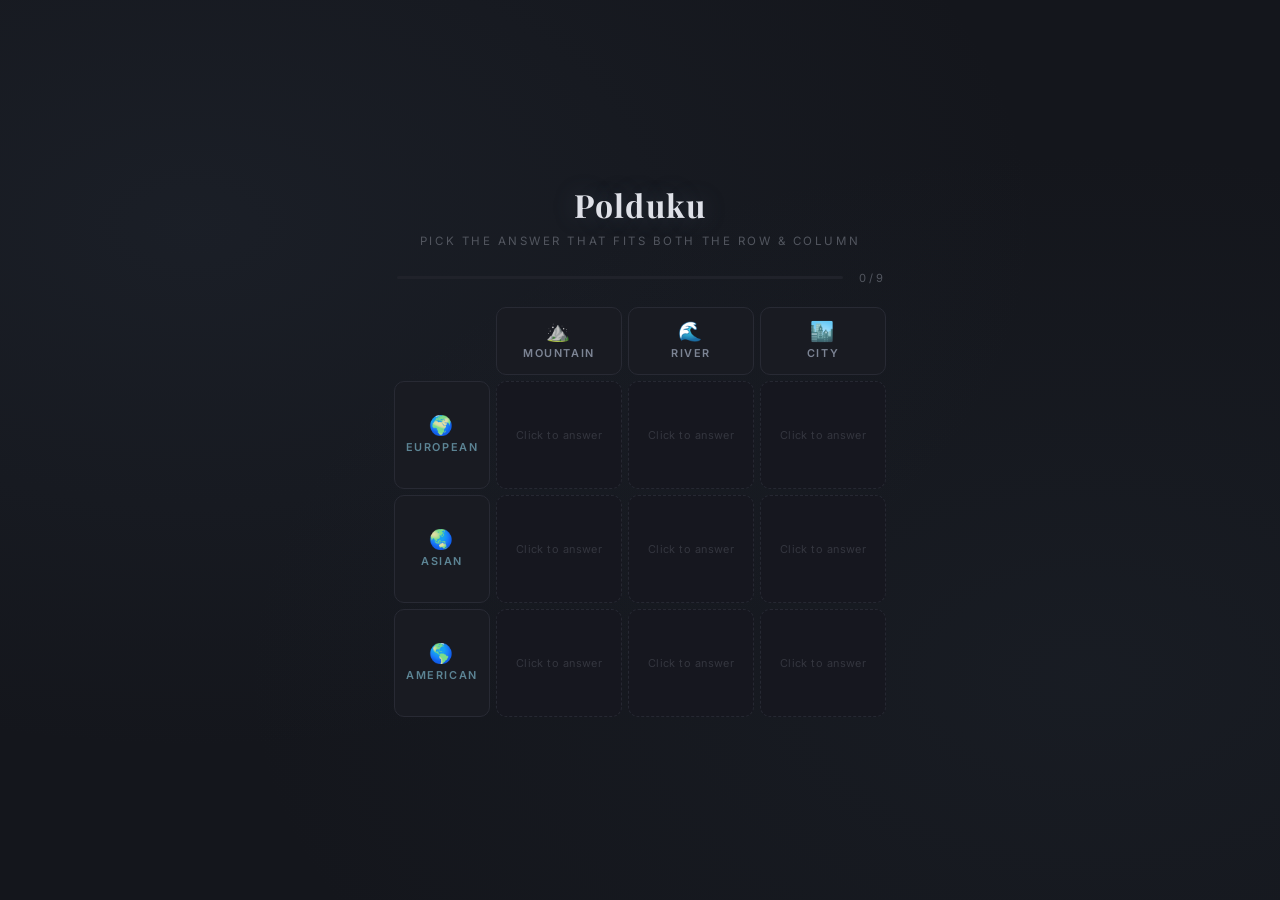
==== index.html @ a08d1308 "Added index.html" ====
<!DOCTYPE html>
<html lang="en">
<head>
  <meta charset="UTF-8" />
  <meta name="viewport" content="width=device-width, initial-scale=1.0" />
  <title>Category Grid</title>
  <link href="https://fonts.googleapis.com/css2?family=Inter:wght@300;400;500;600&family=Playfair+Display:wght@600&display=swap" rel="stylesheet" />
  <style>
    *, *::before, *::after { box-sizing: border-box; margin: 0; padding: 0; }

    body {
      min-height: 100vh;
      display: flex;
      flex-direction: column;
      align-items: center;
      justify-content: center;
      background: #14161c;
      background-image:
        radial-gradient(ellipse at 15% 25%, rgba(60, 75, 95, 0.16) 0%, transparent 55%),
        radial-gradient(ellipse at 85% 75%, rgba(50, 65, 80, 0.14) 0%, transparent 55%);
      font-family: 'Inter', sans-serif;
      color: #b8bcc6;
      gap: 1.4rem;
    }

    header { text-align: center; }

    h1 {
      font-family: 'Playfair Display', serif;
      font-size: 2rem;
      color: #dfe1e8;
      letter-spacing: 0.04em;
      text-shadow: 0 0 24px rgba(100, 116, 139, 0.28);
    }

    .subtitle {
      font-size: 0.72rem;
      letter-spacing: 0.22em;
      text-transform: uppercase;
      color: #52565f;
      margin-top: 0.5rem;
    }

    /* ── Progress ── */
    .progress-row {
      display: flex;
      align-items: center;
      gap: 10px;
      width: 486px;
      max-width: 94vw;
    }

    .track {
      flex: 1;
      height: 3px;
      background: #20222a;
      border-radius: 3px;
      overflow: hidden;
    }

    .fill {
      height: 100%;
      width: 0%;
      background: linear-gradient(90deg, #465063, #62728a);
      border-radius: 3px;
      transition: width 0.45s ease;
    }

    .prog-label {
      font-size: 0.7rem;
      color: #52565f;
      min-width: 30px;
      text-align: right;
    }

    /* ── Grid ── */
    .grid {
      display: grid;
      grid-template-columns: 96px repeat(3, 126px);
      grid-template-rows: 68px repeat(3, 108px);
      gap: 6px;
    }

    .corner { /* empty */ }

    .col-label,
    .row-label {
      display: flex;
      flex-direction: column;
      align-items: center;
      justify-content: center;
      gap: 5px;
      background: #191b22;
      border: 1px solid #282a34;
      border-radius: 10px;
      padding: 8px 6px;
      font-size: 0.68rem;
      font-weight: 600;
      letter-spacing: 0.14em;
      text-transform: uppercase;
      text-align: center;
    }

    .col-label { color: #7c8494; }
    .row-label { color: #5c8494; }

    .lbl-icon { font-size: 1.2rem; line-height: 1; }

    /* ── Cells ── */
    .cell {
      background: #16171f;
      border: 1.5px dashed #262832;
      border-radius: 10px;
      display: flex;
      align-items: center;
      justify-content: center;
      cursor: pointer;
      transition: background 0.14s, border-color 0.14s, box-shadow 0.14s;
      text-align: center;
      padding: 10px;
      font-size: 0.82rem;
      position: relative;
    }

    .cell:not(.filled):hover {
      background: #1c1e28;
      border-color: #444c5c;
      border-style: solid;
      box-shadow: 0 0 16px rgba(60, 75, 95, 0.1);
    }

    .cell-hint {
      font-size: 0.68rem;
      color: #34363f;
      letter-spacing: 0.04em;
      pointer-events: none;
    }

    .cell.filled {
      background: #14201c;
      border: 1.5px solid #3a5c50;
      cursor: default;
    }

    .cell.filled:hover { box-shadow: none; }

    .cell-answer {
      display: flex;
      flex-direction: column;
      align-items: center;
      gap: 6px;
      pointer-events: none;
    }

    .check-ring {
      width: 20px;
      height: 20px;
      border-radius: 50%;
      background: #204438;
      border: 1px solid #4a8c72;
      display: flex;
      align-items: center;
      justify-content: center;
      font-size: 0.6rem;
      color: #7cc4a8;
    }

    .cell-answer span {
      color: #6cb494;
      font-weight: 600;
      font-size: 0.85rem;
    }

    /* ── Modal ── */
    .backdrop {
      position: fixed;
      inset: 0;
      background: rgba(6, 6, 10, 0.82);
      backdrop-filter: blur(5px);
      display: flex;
      align-items: center;
      justify-content: center;
      z-index: 100;
      opacity: 0;
      pointer-events: none;
      transition: opacity 0.18s;
    }

    .backdrop.open {
      opacity: 1;
      pointer-events: all;
    }

    .modal {
      background: #191b24;
      border: 1px solid #2c2e3a;
      border-radius: 16px;
      padding: 22px 24px 26px;
      width: 310px;
      max-width: 92vw;
      box-shadow: 0 28px 72px rgba(0,0,0,0.7), 0 0 44px rgba(50,58,72,0.1);
      transform: scale(0.95) translateY(6px);
      transition: transform 0.18s;
    }

    .backdrop.open .modal {
      transform: scale(1) translateY(0);
    }

    .modal-head {
      display: flex;
      justify-content: space-between;
      align-items: flex-start;
      margin-bottom: 16px;
    }

    .modal-eyebrow {
      font-size: 0.65rem;
      text-transform: uppercase;
      letter-spacing: 0.2em;
      color: #484a58;
      margin-bottom: 6px;
    }

    .modal-tags { display: flex; align-items: center; gap: 6px; flex-wrap: wrap; }

    .tag {
      font-size: 0.66rem;
      font-weight: 600;
      letter-spacing: 0.1em;
      text-transform: uppercase;
      padding: 3px 9px;
      border-radius: 20px;
    }

    .tag.r { background: rgba(50,70,90,0.24); color: #5c8494; border: 1px solid rgba(50,70,90,0.4); }
    .tag.c { background: rgba(60,66,80,0.24); color: #8890a2; border: 1px solid rgba(60,66,80,0.4); }
    .plus { color: #383a46; font-size: 0.75rem; }

    .x-btn {
      background: none;
      border: none;
      color: #40424e;
      font-size: 1rem;
      cursor: pointer;
      line-height: 1;
      padding: 2px 4px;
      border-radius: 4px;
      transition: color 0.14s;
    }
    .x-btn:hover { color: #868c9c; }

    .opts { display: flex; flex-direction: column; gap: 7px; }

    .opts-text-box {
      font-size: 0.88rem;
      font-weight: 600;
      letter-spacing: 0.1em;
      text-transform: uppercase;
      padding: 10px 14px;
      margin-bottom: 16px;
      border-radius: 9px;
      background: rgba(60,66,80,0.24);
      color: #8890a2;
      border: 1px solid rgba(60,66,80,0.4);
    }

    .opt {
      background: #20222c;
      border: 1px solid #2e303c;
      color: #a4a8b6;
      font-family: 'Inter', sans-serif;
      font-size: 0.88rem;
      font-weight: 500;
      cursor: pointer;
      text-align: left;
      display: flex;
      align-items: center;
      gap: 10px;
      border-radius: 9px;
      padding: 10px 14px;
      transition: background 0.13s, border-color 0.13s, color 0.13s;
    }

    .opt:hover { background: #262836; border-color: #444c5c; color: #dcdee6; }

    .dot {
      width: 7px; height: 7px;
      border-radius: 50%;
      background: #3e4250;
      flex-shrink: 0;
      transition: background 0.13s;
    }
    .opt:hover .dot { background: #62728a; }

    .opt.correct {
      background: #142018;
      border-color: #4a8c72;
      color: #7cbc9c;
      animation: pop 0.32s ease;
    }
    .opt.correct .dot { background: #4a8c72; }

    .opt.wrong {
      background: #201616;
      border-color: #8c5c4a;
      color: #c49080;
      animation: jolt 0.32s ease;
    }
    .opt.wrong .dot { background: #8c5c4a; }

    @keyframes pop  { 0%,100%{transform:scale(1)} 50%{transform:scale(1.03)} }
    @keyframes jolt { 0%,100%{transform:translateX(0)} 25%{transform:translateX(-5px)} 75%{transform:translateX(5px)} }

    /* ── Win overlay ── */
    .win {
      position: fixed;
      inset: 0;
      background: rgba(6,6,10,0.88);
      backdrop-filter: blur(6px);
      display: flex;
      align-items: center;
      justify-content: center;
      z-index: 200;
      opacity: 0;
      pointer-events: none;
      transition: opacity 0.45s;
    }

    .win.show { opacity: 1; pointer-events: all; }

    .win-box {
      background: #181a24;
      border: 1px solid #3a4252;
      border-radius: 18px;
      padding: 40px 52px;
      text-align: center;
      box-shadow: 0 0 70px rgba(50,60,80,0.18), 0 28px 72px rgba(0,0,0,0.62);
    }

    .win-icon { font-size: 2.6rem; margin-bottom: 14px; }
    .win-title { font-family:'Playfair Display',serif; font-size:1.8rem; color:#dfe1e8; margin-bottom:6px; }
    .win-sub { font-size:0.78rem; color:#484a58; margin-bottom:24px; }

    .again-btn {
      background: linear-gradient(135deg, #38404e, #4c5668);
      border: none;
      border-radius: 10px;
      padding: 11px 30px;
      color: #dadde4;
      font-family: 'Inter', sans-serif;
      font-size: 0.86rem;
      font-weight: 600;
      cursor: pointer;
      letter-spacing: 0.06em;
      transition: opacity 0.15s;
    }
    .again-btn:hover { opacity: 0.78; }
  </style>
</head>
<body>

<header>
  <h1>Polduku</h1>
  <p class="subtitle">Pick the answer that fits both the row &amp; column</p>
</header>

<div class="progress-row">
  <div class="track"><div class="fill" id="fill"></div></div>
  <span class="prog-label" id="prog-label">0 / 9</span>
</div>

<div class="grid" id="grid"></div>

<!-- Option picker modal -->
<div class="backdrop" id="backdrop">
  <div class="modal">
    <div class="modal-head">
      <div>
        <p class="modal-eyebrow">Choose the answer that matches both</p>
        <div class="modal-tags">
          <span class="tag r" id="tag-row"></span>
          <span class="plus">+</span>
          <span class="tag c" id="tag-col"></span>
        </div>
      </div>
      <button class="x-btn" id="x-btn">✕</button>
    </div>
    <div class="opts-text-box" contenteditable="true"></div>
    <div class="opts" id="opts"></div>
  </div>
</div>

<!-- Win screen -->
<div class="win" id="win">
  <div class="win-box">
    <div class="win-icon">🌍</div>
    <div class="win-title">Board Complete!</div>
    <p class="win-sub">You filled every cell correctly.</p>
    <button class="again-btn" id="again-btn">Play Again</button>
  </div>
</div>

<script>
  const PUZZLE = {
    colLabels: [
      { icon: '⛰️', text: 'Mountain' },
      { icon: '🌊', text: 'River'    },
      { icon: '🏙️', text: 'City'     },
    ],
    rowLabels: [
      { icon: '🌍', text: 'European' },
      { icon: '🌏', text: 'Asian'    },
      { icon: '🌎', text: 'American' },
    ],
    cells: [
      { options: ['Alps',    'Everest', 'Andes',     'Yangtze',   'São Paulo' ], correct: ['Alps']     },
      { options: ['Thames',  'Amazon',  'Yangtze',   'Rockies',   'Beijing'   ], correct: ['Thames']   },
      { options: ['Paris',   'Tokyo',   'New York',  'K2',        'Ganges'    ], correct: ['Paris']    },
      { options: ['Everest', 'Alps',    'Andes',     'Mississippi','Berlin'   ], correct: ['Everest']  },
      { options: ['Yangtze', 'Thames',  'Amazon',    'Mont Blanc','Rome'      ], correct: ['Yangtze']  },
      { options: ['Tokyo',   'Berlin',  'São Paulo', 'Andes',     'Nile'      ], correct: ['Tokyo']    },
      { options: ['Andes',   'Alps',    'Fuji',      'Seine',     'Mumbai'    ], correct: ['Andes']    },
      { options: ['Amazon',  'Thames',  'Ganges',    'K2',        'Paris'     ], correct: ['Amazon']   },
      { options: ['New York','Paris',   'Mumbai',    'Rockies',   'Yangtze'   ], correct: ['New York'] },
    ],
  };

  const filled = {};
  let activeCell = null;

  function shuffle(arr) {
    const a = [...arr];
    for (let i = a.length - 1; i > 0; i--) {
      const j = Math.floor(Math.random() * (i + 1));
      [a[i], a[j]] = [a[j], a[i]];
    }
    return a;
  }

  /* ── Build grid ── */
  function buildGrid() {
    const grid = document.getElementById('grid');
    grid.innerHTML = '';

    // Corner
    grid.appendChild(document.createElement('div'));

    // Column labels
    PUZZLE.colLabels.forEach(l => {
      const d = document.createElement('div');
      d.className = 'col-label';
      d.innerHTML = `<span class="lbl-icon">${l.icon}</span><span>${l.text}</span>`;
      grid.appendChild(d);
    });

    // Rows
    for (let r = 0; r < 3; r++) {
      // Row label
      const rl = document.createElement('div');
      rl.className = 'row-label';
      rl.innerHTML = `<span class="lbl-icon">${PUZZLE.rowLabels[r].icon}</span><span>${PUZZLE.rowLabels[r].text}</span>`;
      grid.appendChild(rl);

      // Cells
      for (let c = 0; c < 3; c++) {
        const cell = document.createElement('div');
        cell.className = 'cell';
        cell.dataset.r = r;
        cell.dataset.c = c;

        const key = `${r},${c}`;
        if (filled[key]) {
          renderFilled(cell, filled[key]);
        } else {
          cell.innerHTML = '<span class="cell-hint">Click to answer</span>';
          cell.addEventListener('click', () => openModal(r, c));
        }

        grid.appendChild(cell);
      }
    }
  }

  function renderFilled(cell, answer) {
    cell.classList.add('filled');
    cell.innerHTML = `
      <div class="cell-answer">
        <span class="check-ring">✓</span>
        <span>${answer}</span>
      </div>`;
  }

  /* ── Modal ── */
  function openModal(r, c) {
    if (filled[`${r},${c}`]) return;
    activeCell = { r, c };

    const data = PUZZLE.cells[r * 3 + c];
    document.getElementById('tag-row').textContent =
      PUZZLE.rowLabels[r].icon + ' ' + PUZZLE.rowLabels[r].text;
    document.getElementById('tag-col').textContent =
      PUZZLE.colLabels[c].icon + ' ' + PUZZLE.colLabels[c].text;

    const opts = document.getElementById('opts');
    opts.innerHTML = '';
    shuffle(data.options).forEach(opt => {
      const btn = document.createElement('button');
      btn.className = 'opt';
      btn.innerHTML = `<span class="dot"></span>${opt}`;
      btn.addEventListener('click', () => pick(opt, btn, r, c));
      opts.appendChild(btn);
    });

    document.getElementById('backdrop').classList.add('open');
  }

  function closeModal() {
    document.getElementById('backdrop').classList.remove('open');
    activeCell = null;
  }

  function pick(opt, btn, r, c) {
    const correct = PUZZLE.cells[r * 3 + c].correct;
    if (correct.includes(opt)) {
      btn.classList.add('correct');
      setTimeout(() => {
        closeModal();
        accept(r, c, opt);
      }, 360);
    } else {
      btn.classList.add('wrong');
      setTimeout(() => btn.classList.remove('wrong'), 520);
    }
  }

  /* ── Accept correct answer ── */
  function accept(r, c, answer) {
    const key = `${r},${c}`;
    filled[key] = answer;

    const cell = document.querySelector(`.cell[data-r="${r}"][data-c="${c}"]`);
    renderFilled(cell, answer);

    const count = Object.keys(filled).length;
    document.getElementById('fill').style.width = `${(count / 9) * 100}%`;
    document.getElementById('prog-label').textContent = `${count} / 9`;

    if (count === 9) {
      setTimeout(() => document.getElementById('win').classList.add('show'), 380);
    }
  }

  /* ── Events ── */
  document.getElementById('backdrop').addEventListener('click', e => {
    if (e.target.id === 'backdrop') closeModal();
  });
  document.getElementById('x-btn').addEventListener('click', closeModal);

  document.getElementById('again-btn').addEventListener('click', () => {
    for (const k in filled) delete filled[k];
    document.getElementById('win').classList.remove('show');
    document.getElementById('fill').style.width = '0%';
    document.getElementById('prog-label').textContent = '0 / 9';
    buildGrid();
  });

  /* ── Init ── */
  buildGrid();
</script>
</body>
</html>
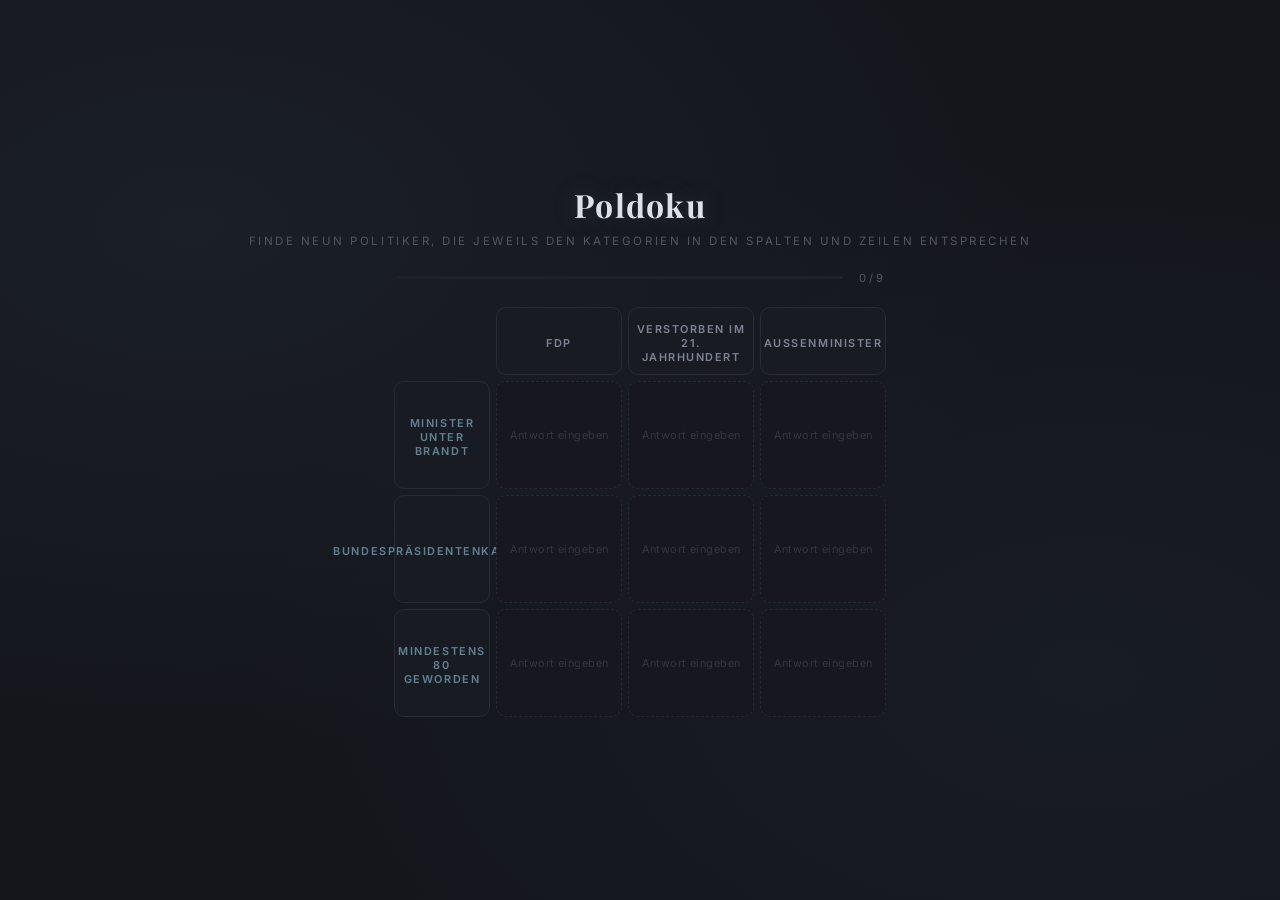
==== commit ecf6db27: "Initial functionality" ====
--- a/index.html
+++ b/index.html
@@ -7,6 +7,15 @@
   <link href="https://fonts.googleapis.com/css2?family=Inter:wght@300;400;500;600&family=Playfair+Display:wght@600&display=swap" rel="stylesheet" />
   <style>
     *, *::before, *::after { box-sizing: border-box; margin: 0; padding: 0; }
+
+    [contenteditable=true]:empty:before{
+      content: attr(placeholder);
+      color: #52565f;
+      font-size: 0.72rem;
+      font-weight: 500;
+      pointer-events: none;
+      display: block; /* For Firefox */
+    }
 
     body {
       min-height: 100vh;
@@ -250,19 +259,42 @@
     }
     .x-btn:hover { color: #868c9c; }
 
-    .opts { display: flex; flex-direction: column; gap: 7px; }
+    .opts { 
+      display: flex; 
+      flex-direction: column; 
+      gap: 7px;
+      max-height: 200px;
+      overflow-y: auto;
+    }
 
     .opts-text-box {
       font-size: 0.88rem;
       font-weight: 600;
       letter-spacing: 0.1em;
       text-transform: uppercase;
-      padding: 10px 14px;
+      padding: 12px 14px;
       margin-bottom: 16px;
       border-radius: 9px;
       background: rgba(60,66,80,0.24);
       color: #8890a2;
       border: 1px solid rgba(60,66,80,0.4);
+      outline: none;
+      transition: background 0.13s, border-color 0.13s, color 0.13s, box-shadow 0.13s;
+      min-height: 20px;
+    }
+
+    .opts-text-box:focus {
+      background: rgba(80,90,110,0.32);
+      border-color: rgba(80,90,110,0.6);
+      color: #dadde4;
+      box-shadow: 0 0 12px rgba(60,75,95,0.2);
+    }
+
+    .opts-text-box.wrong {
+      background: #201616;
+      border-color: #8c5c4a;
+      color: #c49080;
+      animation: jolt 0.32s ease;
     }
 
     .opt {
@@ -361,8 +393,8 @@
 <body>
 
 <header>
-  <h1>Polduku</h1>
-  <p class="subtitle">Pick the answer that fits both the row &amp; column</p>
+  <h1>Poldoku</h1>
+  <p class="subtitle">Finde neun Politiker, die jeweils den Kategorien in den Spalten und Zeilen entsprechen</p>
 </header>
 
 <div class="progress-row">
@@ -377,7 +409,7 @@
   <div class="modal">
     <div class="modal-head">
       <div>
-        <p class="modal-eyebrow">Choose the answer that matches both</p>
+        <p class="modal-eyebrow">Antwort für Kategorien</p>
         <div class="modal-tags">
           <span class="tag r" id="tag-row"></span>
           <span class="plus">+</span>
@@ -386,7 +418,7 @@
       </div>
       <button class="x-btn" id="x-btn">✕</button>
     </div>
-    <div class="opts-text-box" contenteditable="true"></div>
+    <div class="opts-text-box" contenteditable="true" placeholder="Antwort eingeben..."></div>
     <div class="opts" id="opts"></div>
   </div>
 </div>
@@ -395,178 +427,12 @@
 <div class="win" id="win">
   <div class="win-box">
     <div class="win-icon">🌍</div>
-    <div class="win-title">Board Complete!</div>
+    <div class="win-title">Puzzle gelöst!</div>
     <p class="win-sub">You filled every cell correctly.</p>
-    <button class="again-btn" id="again-btn">Play Again</button>
+    <button class="again-btn" id="again-btn">Nochmal spielen</button>
   </div>
 </div>
 
-<script>
-  const PUZZLE = {
-    colLabels: [
-      { icon: '⛰️', text: 'Mountain' },
-      { icon: '🌊', text: 'River'    },
-      { icon: '🏙️', text: 'City'     },
-    ],
-    rowLabels: [
-      { icon: '🌍', text: 'European' },
-      { icon: '🌏', text: 'Asian'    },
-      { icon: '🌎', text: 'American' },
-    ],
-    cells: [
-      { options: ['Alps',    'Everest', 'Andes',     'Yangtze',   'São Paulo' ], correct: ['Alps']     },
-      { options: ['Thames',  'Amazon',  'Yangtze',   'Rockies',   'Beijing'   ], correct: ['Thames']   },
-      { options: ['Paris',   'Tokyo',   'New York',  'K2',        'Ganges'    ], correct: ['Paris']    },
-      { options: ['Everest', 'Alps',    'Andes',     'Mississippi','Berlin'   ], correct: ['Everest']  },
-      { options: ['Yangtze', 'Thames',  'Amazon',    'Mont Blanc','Rome'      ], correct: ['Yangtze']  },
-      { options: ['Tokyo',   'Berlin',  'São Paulo', 'Andes',     'Nile'      ], correct: ['Tokyo']    },
-      { options: ['Andes',   'Alps',    'Fuji',      'Seine',     'Mumbai'    ], correct: ['Andes']    },
-      { options: ['Amazon',  'Thames',  'Ganges',    'K2',        'Paris'     ], correct: ['Amazon']   },
-      { options: ['New York','Paris',   'Mumbai',    'Rockies',   'Yangtze'   ], correct: ['New York'] },
-    ],
-  };
-
-  const filled = {};
-  let activeCell = null;
-
-  function shuffle(arr) {
-    const a = [...arr];
-    for (let i = a.length - 1; i > 0; i--) {
-      const j = Math.floor(Math.random() * (i + 1));
-      [a[i], a[j]] = [a[j], a[i]];
-    }
-    return a;
-  }
-
-  /* ── Build grid ── */
-  function buildGrid() {
-    const grid = document.getElementById('grid');
-    grid.innerHTML = '';
-
-    // Corner
-    grid.appendChild(document.createElement('div'));
-
-    // Column labels
-    PUZZLE.colLabels.forEach(l => {
-      const d = document.createElement('div');
-      d.className = 'col-label';
-      d.innerHTML = `<span class="lbl-icon">${l.icon}</span><span>${l.text}</span>`;
-      grid.appendChild(d);
-    });
-
-    // Rows
-    for (let r = 0; r < 3; r++) {
-      // Row label
-      const rl = document.createElement('div');
-      rl.className = 'row-label';
-      rl.innerHTML = `<span class="lbl-icon">${PUZZLE.rowLabels[r].icon}</span><span>${PUZZLE.rowLabels[r].text}</span>`;
-      grid.appendChild(rl);
-
-      // Cells
-      for (let c = 0; c < 3; c++) {
-        const cell = document.createElement('div');
-        cell.className = 'cell';
-        cell.dataset.r = r;
-        cell.dataset.c = c;
-
-        const key = `${r},${c}`;
-        if (filled[key]) {
-          renderFilled(cell, filled[key]);
-        } else {
-          cell.innerHTML = '<span class="cell-hint">Click to answer</span>';
-          cell.addEventListener('click', () => openModal(r, c));
-        }
-
-        grid.appendChild(cell);
-      }
-    }
-  }
-
-  function renderFilled(cell, answer) {
-    cell.classList.add('filled');
-    cell.innerHTML = `
-      <div class="cell-answer">
-        <span class="check-ring">✓</span>
-        <span>${answer}</span>
-      </div>`;
-  }
-
-  /* ── Modal ── */
-  function openModal(r, c) {
-    if (filled[`${r},${c}`]) return;
-    activeCell = { r, c };
-
-    const data = PUZZLE.cells[r * 3 + c];
-    document.getElementById('tag-row').textContent =
-      PUZZLE.rowLabels[r].icon + ' ' + PUZZLE.rowLabels[r].text;
-    document.getElementById('tag-col').textContent =
-      PUZZLE.colLabels[c].icon + ' ' + PUZZLE.colLabels[c].text;
-
-    const opts = document.getElementById('opts');
-    opts.innerHTML = '';
-    shuffle(data.options).forEach(opt => {
-      const btn = document.createElement('button');
-      btn.className = 'opt';
-      btn.innerHTML = `<span class="dot"></span>${opt}`;
-      btn.addEventListener('click', () => pick(opt, btn, r, c));
-      opts.appendChild(btn);
-    });
-
-    document.getElementById('backdrop').classList.add('open');
-  }
-
-  function closeModal() {
-    document.getElementById('backdrop').classList.remove('open');
-    activeCell = null;
-  }
-
-  function pick(opt, btn, r, c) {
-    const correct = PUZZLE.cells[r * 3 + c].correct;
-    if (correct.includes(opt)) {
-      btn.classList.add('correct');
-      setTimeout(() => {
-        closeModal();
-        accept(r, c, opt);
-      }, 360);
-    } else {
-      btn.classList.add('wrong');
-      setTimeout(() => btn.classList.remove('wrong'), 520);
-    }
-  }
-
-  /* ── Accept correct answer ── */
-  function accept(r, c, answer) {
-    const key = `${r},${c}`;
-    filled[key] = answer;
-
-    const cell = document.querySelector(`.cell[data-r="${r}"][data-c="${c}"]`);
-    renderFilled(cell, answer);
-
-    const count = Object.keys(filled).length;
-    document.getElementById('fill').style.width = `${(count / 9) * 100}%`;
-    document.getElementById('prog-label').textContent = `${count} / 9`;
-
-    if (count === 9) {
-      setTimeout(() => document.getElementById('win').classList.add('show'), 380);
-    }
-  }
-
-  /* ── Events ── */
-  document.getElementById('backdrop').addEventListener('click', e => {
-    if (e.target.id === 'backdrop') closeModal();
-  });
-  document.getElementById('x-btn').addEventListener('click', closeModal);
-
-  document.getElementById('again-btn').addEventListener('click', () => {
-    for (const k in filled) delete filled[k];
-    document.getElementById('win').classList.remove('show');
-    document.getElementById('fill').style.width = '0%';
-    document.getElementById('prog-label').textContent = '0 / 9';
-    buildGrid();
-  });
-
-  /* ── Init ── */
-  buildGrid();
-</script>
+<script src="main.js" type="module"></script>
 </body>
 </html>
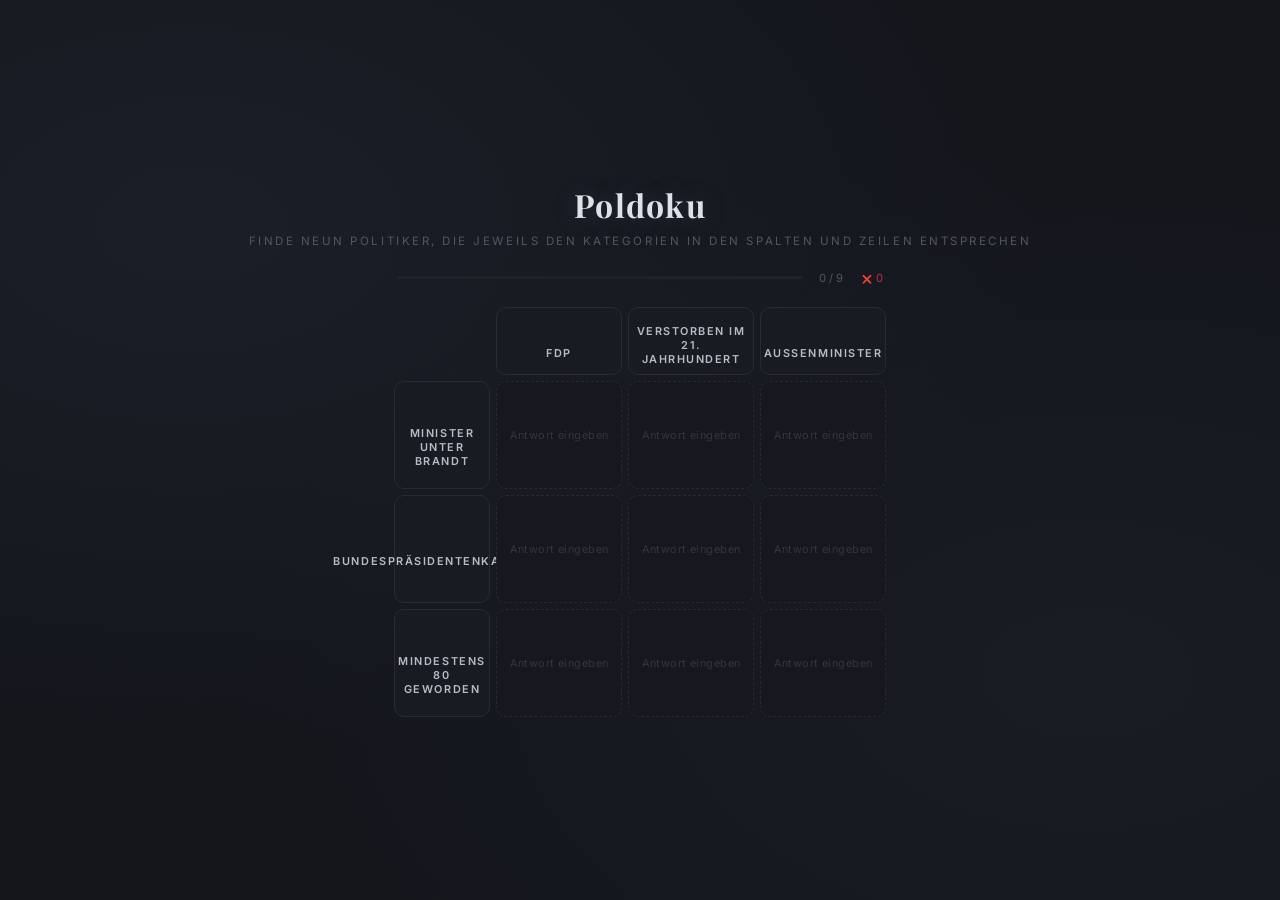
==== commit 217e3178: "Added functionality" ====
--- a/index.html
+++ b/index.html
@@ -80,6 +80,19 @@
       color: #52565f;
       min-width: 30px;
       text-align: right;
+    }
+
+    .wrong-answers-label {
+      font-size: 0.7rem;
+      color: #bd2b41;
+      min-width: 30px;
+      text-align: right;
+    }
+
+    .wrong-answers-label::before {
+      content: "❌";
+      margin-right: 4px;
+      font-size: 0.5rem;
     }
 
     /* ── Grid ── */
@@ -108,12 +121,13 @@
       letter-spacing: 0.14em;
       text-transform: uppercase;
       text-align: center;
-    }
-
-    .col-label { color: #7c8494; }
-    .row-label { color: #5c8494; }
-
-    .lbl-icon { font-size: 1.2rem; line-height: 1; }
+      overflow-wrap: break-word;
+      cursor: help;
+    }
+
+    .lbl-icon {
+      height: 20px;
+    }
 
     /* ── Cells ── */
     .cell {
@@ -153,6 +167,39 @@
 
     .cell.filled:hover { box-shadow: none; }
 
+    .cell.wrong {
+      background: #2d191b;
+      border-color: #8c4a4a;
+      box-shadow: inset 0 0 0 1px rgba(140,74,74,0.4);
+    }
+
+    .cell.wrong .cell-hint,
+    .cell.wrong .cell-answer span {
+      color: #d4867c;
+    }
+
+    .label-tooltip {
+      position: fixed;
+      z-index: 150;
+      max-width: 260px;
+      padding: 12px 14px;
+      background: rgba(24, 26, 36, 0.94);
+      border: 1px solid rgba(100, 116, 139, 0.18);
+      border-radius: 12px;
+      color: #777777;
+      font-size: 0.66rem;
+      line-height: 1.25;
+      pointer-events: none;
+      opacity: 0;
+      transition: opacity 0.16s ease, transform 0.16s ease;
+      box-shadow: 0 18px 40px rgba(0,0,0,0.28);
+      white-space: normal;
+    }
+
+    .label-tooltip.visible {
+      opacity: 1;
+    }
+
     .cell-answer {
       display: flex;
       flex-direction: column;
@@ -172,6 +219,12 @@
       justify-content: center;
       font-size: 0.6rem;
       color: #7cc4a8;
+    }
+
+    .check-ring.wrong {
+      background: #4a1c1c;
+      border-color: #8c4a4a;
+      color: #d4867c;
     }
 
     .cell-answer span {
@@ -400,9 +453,11 @@
 <div class="progress-row">
   <div class="track"><div class="fill" id="fill"></div></div>
   <span class="prog-label" id="prog-label">0 / 9</span>
+  <span class="wrong-answers-label" id="wrong-answers-label">0</span>
 </div>
 
 <div class="grid" id="grid"></div>
+<div class="label-tooltip" id="label-tooltip"></div>
 
 <!-- Option picker modal -->
 <div class="backdrop" id="backdrop">
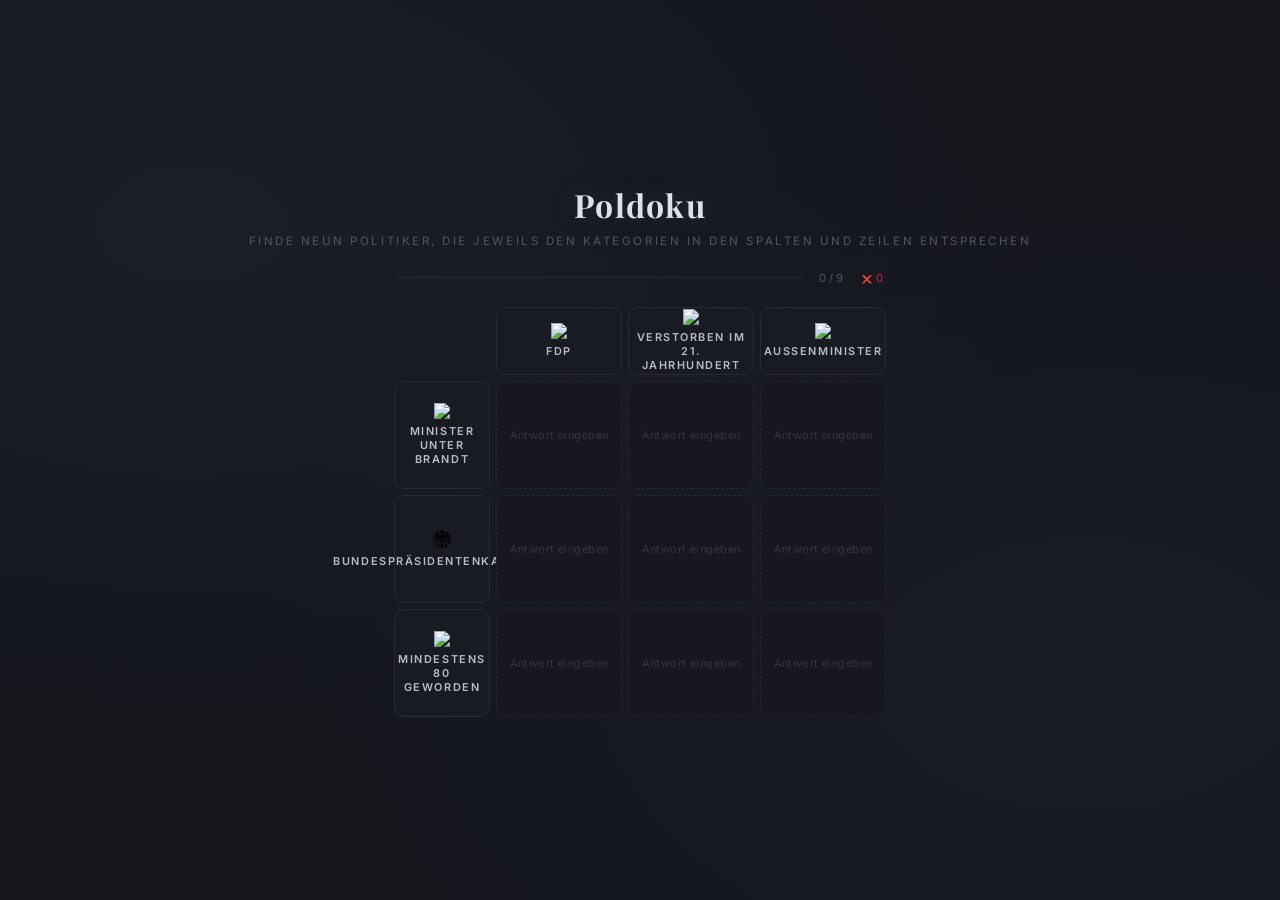
==== commit 04c4097d: "Further additions" ====
--- a/index.html
+++ b/index.html
@@ -126,7 +126,7 @@
     }
 
     .lbl-icon {
-      height: 20px;
+      max-height: 20px;
     }
 
     /* ── Cells ── */
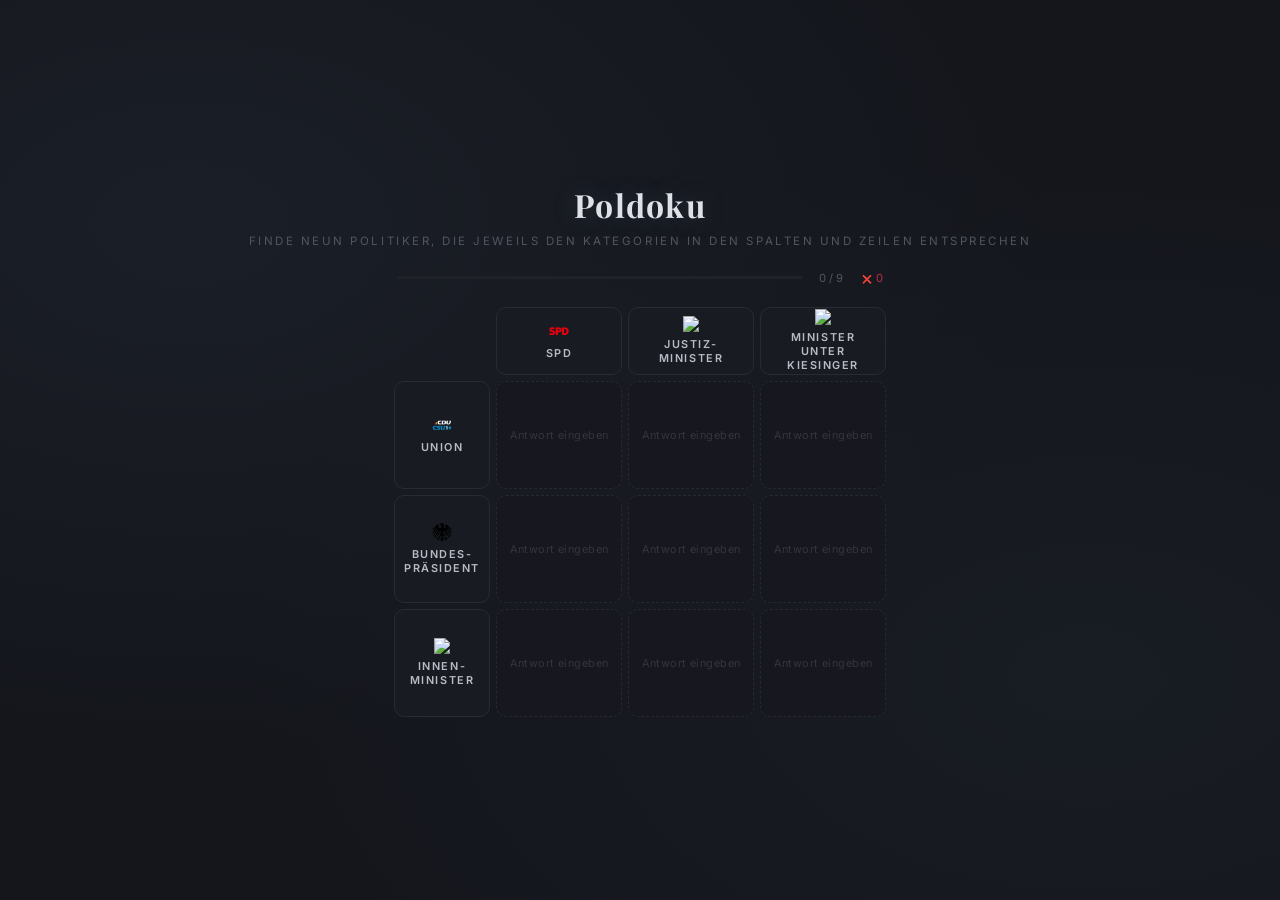
==== commit 68c32615: "Endmessage Deutsch" ====
--- a/index.html
+++ b/index.html
@@ -481,9 +481,9 @@
 <!-- Win screen -->
 <div class="win" id="win">
   <div class="win-box">
-    <div class="win-icon">🌍</div>
+    <div class="win-icon">🇩🇪</div>
     <div class="win-title">Puzzle gelöst!</div>
-    <p class="win-sub">You filled every cell correctly.</p>
+    <p class="win-sub">Du hast jedes Feld korrekt ausgefüllt.</p>
     <button class="again-btn" id="again-btn">Nochmal spielen</button>
   </div>
 </div>
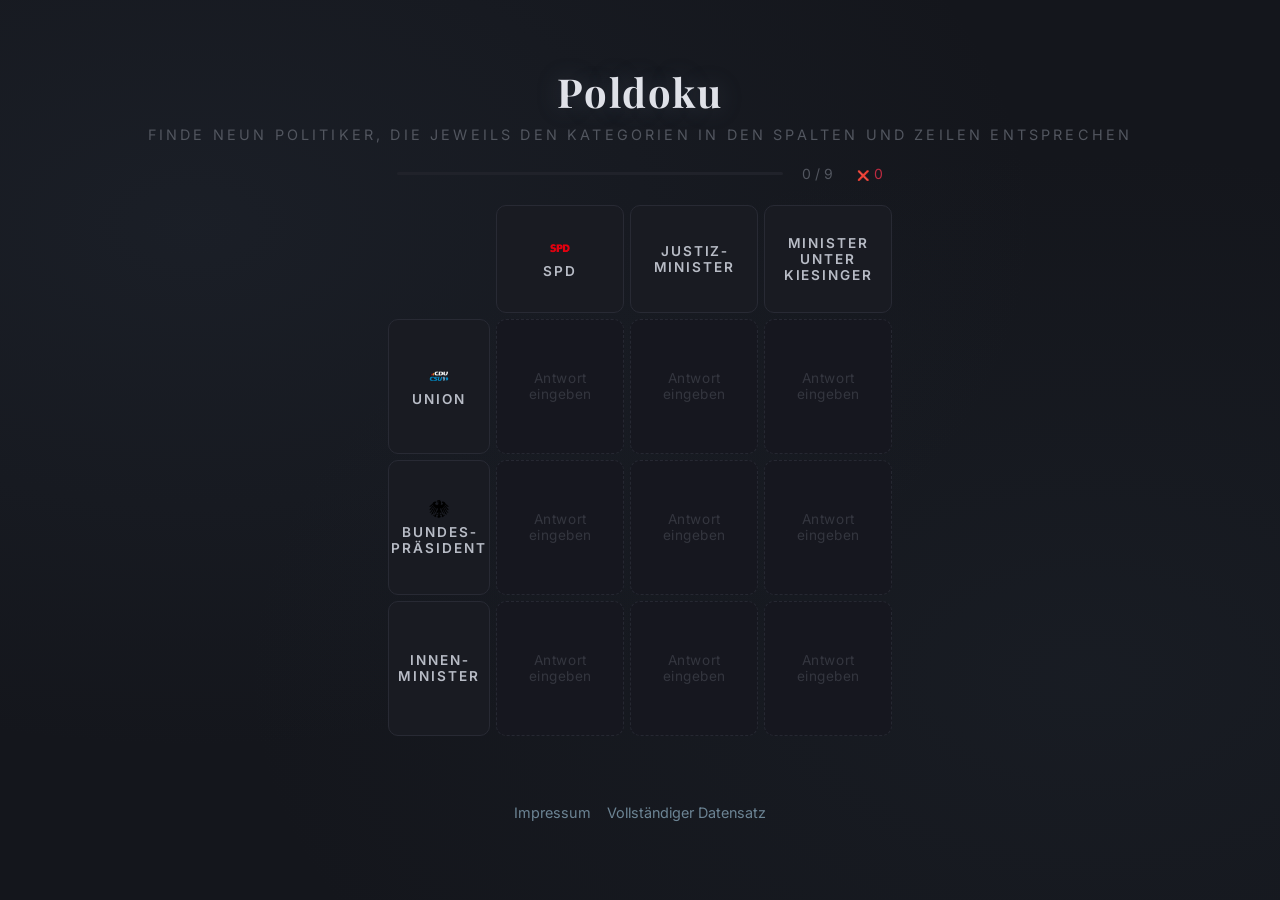
==== commit 195da3c6: "Wambo" ====
--- a/index.html
+++ b/index.html
@@ -5,443 +5,7 @@
   <meta name="viewport" content="width=device-width, initial-scale=1.0" />
   <title>Category Grid</title>
   <link href="https://fonts.googleapis.com/css2?family=Inter:wght@300;400;500;600&family=Playfair+Display:wght@600&display=swap" rel="stylesheet" />
-  <style>
-    *, *::before, *::after { box-sizing: border-box; margin: 0; padding: 0; }
-
-    [contenteditable=true]:empty:before{
-      content: attr(placeholder);
-      color: #52565f;
-      font-size: 0.72rem;
-      font-weight: 500;
-      pointer-events: none;
-      display: block; /* For Firefox */
-    }
-
-    body {
-      min-height: 100vh;
-      display: flex;
-      flex-direction: column;
-      align-items: center;
-      justify-content: center;
-      background: #14161c;
-      background-image:
-        radial-gradient(ellipse at 15% 25%, rgba(60, 75, 95, 0.16) 0%, transparent 55%),
-        radial-gradient(ellipse at 85% 75%, rgba(50, 65, 80, 0.14) 0%, transparent 55%);
-      font-family: 'Inter', sans-serif;
-      color: #b8bcc6;
-      gap: 1.4rem;
-    }
-
-    header { text-align: center; }
-
-    h1 {
-      font-family: 'Playfair Display', serif;
-      font-size: 2rem;
-      color: #dfe1e8;
-      letter-spacing: 0.04em;
-      text-shadow: 0 0 24px rgba(100, 116, 139, 0.28);
-    }
-
-    .subtitle {
-      font-size: 0.72rem;
-      letter-spacing: 0.22em;
-      text-transform: uppercase;
-      color: #52565f;
-      margin-top: 0.5rem;
-    }
-
-    /* ── Progress ── */
-    .progress-row {
-      display: flex;
-      align-items: center;
-      gap: 10px;
-      width: 486px;
-      max-width: 94vw;
-    }
-
-    .track {
-      flex: 1;
-      height: 3px;
-      background: #20222a;
-      border-radius: 3px;
-      overflow: hidden;
-    }
-
-    .fill {
-      height: 100%;
-      width: 0%;
-      background: linear-gradient(90deg, #465063, #62728a);
-      border-radius: 3px;
-      transition: width 0.45s ease;
-    }
-
-    .prog-label {
-      font-size: 0.7rem;
-      color: #52565f;
-      min-width: 30px;
-      text-align: right;
-    }
-
-    .wrong-answers-label {
-      font-size: 0.7rem;
-      color: #bd2b41;
-      min-width: 30px;
-      text-align: right;
-    }
-
-    .wrong-answers-label::before {
-      content: "❌";
-      margin-right: 4px;
-      font-size: 0.5rem;
-    }
-
-    /* ── Grid ── */
-    .grid {
-      display: grid;
-      grid-template-columns: 96px repeat(3, 126px);
-      grid-template-rows: 68px repeat(3, 108px);
-      gap: 6px;
-    }
-
-    .corner { /* empty */ }
-
-    .col-label,
-    .row-label {
-      display: flex;
-      flex-direction: column;
-      align-items: center;
-      justify-content: center;
-      gap: 5px;
-      background: #191b22;
-      border: 1px solid #282a34;
-      border-radius: 10px;
-      padding: 8px 6px;
-      font-size: 0.68rem;
-      font-weight: 600;
-      letter-spacing: 0.14em;
-      text-transform: uppercase;
-      text-align: center;
-      overflow-wrap: break-word;
-      cursor: help;
-    }
-
-    .lbl-icon {
-      max-height: 20px;
-    }
-
-    /* ── Cells ── */
-    .cell {
-      background: #16171f;
-      border: 1.5px dashed #262832;
-      border-radius: 10px;
-      display: flex;
-      align-items: center;
-      justify-content: center;
-      cursor: pointer;
-      transition: background 0.14s, border-color 0.14s, box-shadow 0.14s;
-      text-align: center;
-      padding: 10px;
-      font-size: 0.82rem;
-      position: relative;
-    }
-
-    .cell:not(.filled):hover {
-      background: #1c1e28;
-      border-color: #444c5c;
-      border-style: solid;
-      box-shadow: 0 0 16px rgba(60, 75, 95, 0.1);
-    }
-
-    .cell-hint {
-      font-size: 0.68rem;
-      color: #34363f;
-      letter-spacing: 0.04em;
-      pointer-events: none;
-    }
-
-    .cell.filled {
-      background: #14201c;
-      border: 1.5px solid #3a5c50;
-      cursor: default;
-    }
-
-    .cell.filled:hover { box-shadow: none; }
-
-    .cell.wrong {
-      background: #2d191b;
-      border-color: #8c4a4a;
-      box-shadow: inset 0 0 0 1px rgba(140,74,74,0.4);
-    }
-
-    .cell.wrong .cell-hint,
-    .cell.wrong .cell-answer span {
-      color: #d4867c;
-    }
-
-    .label-tooltip {
-      position: fixed;
-      z-index: 150;
-      max-width: 260px;
-      padding: 12px 14px;
-      background: rgba(24, 26, 36, 0.94);
-      border: 1px solid rgba(100, 116, 139, 0.18);
-      border-radius: 12px;
-      color: #777777;
-      font-size: 0.66rem;
-      line-height: 1.25;
-      pointer-events: none;
-      opacity: 0;
-      transition: opacity 0.16s ease, transform 0.16s ease;
-      box-shadow: 0 18px 40px rgba(0,0,0,0.28);
-      white-space: normal;
-    }
-
-    .label-tooltip.visible {
-      opacity: 1;
-    }
-
-    .cell-answer {
-      display: flex;
-      flex-direction: column;
-      align-items: center;
-      gap: 6px;
-      pointer-events: none;
-    }
-
-    .check-ring {
-      width: 20px;
-      height: 20px;
-      border-radius: 50%;
-      background: #204438;
-      border: 1px solid #4a8c72;
-      display: flex;
-      align-items: center;
-      justify-content: center;
-      font-size: 0.6rem;
-      color: #7cc4a8;
-    }
-
-    .check-ring.wrong {
-      background: #4a1c1c;
-      border-color: #8c4a4a;
-      color: #d4867c;
-    }
-
-    .cell-answer span {
-      color: #6cb494;
-      font-weight: 600;
-      font-size: 0.85rem;
-    }
-
-    /* ── Modal ── */
-    .backdrop {
-      position: fixed;
-      inset: 0;
-      background: rgba(6, 6, 10, 0.82);
-      backdrop-filter: blur(5px);
-      display: flex;
-      align-items: center;
-      justify-content: center;
-      z-index: 100;
-      opacity: 0;
-      pointer-events: none;
-      transition: opacity 0.18s;
-    }
-
-    .backdrop.open {
-      opacity: 1;
-      pointer-events: all;
-    }
-
-    .modal {
-      background: #191b24;
-      border: 1px solid #2c2e3a;
-      border-radius: 16px;
-      padding: 22px 24px 26px;
-      width: 310px;
-      max-width: 92vw;
-      box-shadow: 0 28px 72px rgba(0,0,0,0.7), 0 0 44px rgba(50,58,72,0.1);
-      transform: scale(0.95) translateY(6px);
-      transition: transform 0.18s;
-    }
-
-    .backdrop.open .modal {
-      transform: scale(1) translateY(0);
-    }
-
-    .modal-head {
-      display: flex;
-      justify-content: space-between;
-      align-items: flex-start;
-      margin-bottom: 16px;
-    }
-
-    .modal-eyebrow {
-      font-size: 0.65rem;
-      text-transform: uppercase;
-      letter-spacing: 0.2em;
-      color: #484a58;
-      margin-bottom: 6px;
-    }
-
-    .modal-tags { display: flex; align-items: center; gap: 6px; flex-wrap: wrap; }
-
-    .tag {
-      font-size: 0.66rem;
-      font-weight: 600;
-      letter-spacing: 0.1em;
-      text-transform: uppercase;
-      padding: 3px 9px;
-      border-radius: 20px;
-    }
-
-    .tag.r { background: rgba(50,70,90,0.24); color: #5c8494; border: 1px solid rgba(50,70,90,0.4); }
-    .tag.c { background: rgba(60,66,80,0.24); color: #8890a2; border: 1px solid rgba(60,66,80,0.4); }
-    .plus { color: #383a46; font-size: 0.75rem; }
-
-    .x-btn {
-      background: none;
-      border: none;
-      color: #40424e;
-      font-size: 1rem;
-      cursor: pointer;
-      line-height: 1;
-      padding: 2px 4px;
-      border-radius: 4px;
-      transition: color 0.14s;
-    }
-    .x-btn:hover { color: #868c9c; }
-
-    .opts { 
-      display: flex; 
-      flex-direction: column; 
-      gap: 7px;
-      max-height: 200px;
-      overflow-y: auto;
-    }
-
-    .opts-text-box {
-      font-size: 0.88rem;
-      font-weight: 600;
-      letter-spacing: 0.1em;
-      text-transform: uppercase;
-      padding: 12px 14px;
-      margin-bottom: 16px;
-      border-radius: 9px;
-      background: rgba(60,66,80,0.24);
-      color: #8890a2;
-      border: 1px solid rgba(60,66,80,0.4);
-      outline: none;
-      transition: background 0.13s, border-color 0.13s, color 0.13s, box-shadow 0.13s;
-      min-height: 20px;
-    }
-
-    .opts-text-box:focus {
-      background: rgba(80,90,110,0.32);
-      border-color: rgba(80,90,110,0.6);
-      color: #dadde4;
-      box-shadow: 0 0 12px rgba(60,75,95,0.2);
-    }
-
-    .opts-text-box.wrong {
-      background: #201616;
-      border-color: #8c5c4a;
-      color: #c49080;
-      animation: jolt 0.32s ease;
-    }
-
-    .opt {
-      background: #20222c;
-      border: 1px solid #2e303c;
-      color: #a4a8b6;
-      font-family: 'Inter', sans-serif;
-      font-size: 0.88rem;
-      font-weight: 500;
-      cursor: pointer;
-      text-align: left;
-      display: flex;
-      align-items: center;
-      gap: 10px;
-      border-radius: 9px;
-      padding: 10px 14px;
-      transition: background 0.13s, border-color 0.13s, color 0.13s;
-    }
-
-    .opt:hover { background: #262836; border-color: #444c5c; color: #dcdee6; }
-
-    .dot {
-      width: 7px; height: 7px;
-      border-radius: 50%;
-      background: #3e4250;
-      flex-shrink: 0;
-      transition: background 0.13s;
-    }
-    .opt:hover .dot { background: #62728a; }
-
-    .opt.correct {
-      background: #142018;
-      border-color: #4a8c72;
-      color: #7cbc9c;
-      animation: pop 0.32s ease;
-    }
-    .opt.correct .dot { background: #4a8c72; }
-
-    .opt.wrong {
-      background: #201616;
-      border-color: #8c5c4a;
-      color: #c49080;
-      animation: jolt 0.32s ease;
-    }
-    .opt.wrong .dot { background: #8c5c4a; }
-
-    @keyframes pop  { 0%,100%{transform:scale(1)} 50%{transform:scale(1.03)} }
-    @keyframes jolt { 0%,100%{transform:translateX(0)} 25%{transform:translateX(-5px)} 75%{transform:translateX(5px)} }
-
-    /* ── Win overlay ── */
-    .win {
-      position: fixed;
-      inset: 0;
-      background: rgba(6,6,10,0.88);
-      backdrop-filter: blur(6px);
-      display: flex;
-      align-items: center;
-      justify-content: center;
-      z-index: 200;
-      opacity: 0;
-      pointer-events: none;
-      transition: opacity 0.45s;
-    }
-
-    .win.show { opacity: 1; pointer-events: all; }
-
-    .win-box {
-      background: #181a24;
-      border: 1px solid #3a4252;
-      border-radius: 18px;
-      padding: 40px 52px;
-      text-align: center;
-      box-shadow: 0 0 70px rgba(50,60,80,0.18), 0 28px 72px rgba(0,0,0,0.62);
-    }
-
-    .win-icon { font-size: 2.6rem; margin-bottom: 14px; }
-    .win-title { font-family:'Playfair Display',serif; font-size:1.8rem; color:#dfe1e8; margin-bottom:6px; }
-    .win-sub { font-size:0.78rem; color:#484a58; margin-bottom:24px; }
-
-    .again-btn {
-      background: linear-gradient(135deg, #38404e, #4c5668);
-      border: none;
-      border-radius: 10px;
-      padding: 11px 30px;
-      color: #dadde4;
-      font-family: 'Inter', sans-serif;
-      font-size: 0.86rem;
-      font-weight: 600;
-      cursor: pointer;
-      letter-spacing: 0.06em;
-      transition: opacity 0.15s;
-    }
-    .again-btn:hover { opacity: 0.78; }
-  </style>
+  <link href="style.css" rel="stylesheet" />
 </head>
 <body>
 
@@ -488,6 +52,13 @@
   </div>
 </div>
 
+<footer>
+  <div class="footer-links">
+    <a href="imprint.html">Impressum</a>
+    <a href="dataset.html">Vollständiger Datensatz</a>
+  </div>
+</footer>
+
 <script src="main.js" type="module"></script>
 </body>
 </html>
--- a/style.css
+++ b/style.css
@@ -0,0 +1,478 @@
+*, *::before, *::after { box-sizing: border-box; margin: 0; padding: 0; }
+
+[contenteditable=true]:empty:before{
+    content: attr(placeholder);
+    color: #52565f;
+    font-size: 0.9rem;
+    font-weight: 500;
+    pointer-events: none;
+    display: block; /* For Firefox */
+}
+
+body {
+    min-height: 100vh;
+    display: flex;
+    flex-direction: column;
+    align-items: center;
+    justify-content: center;
+    background: #14161c;
+    background-image:
+    radial-gradient(ellipse at 15% 25%, rgba(60, 75, 95, 0.16) 0%, transparent 55%),
+    radial-gradient(ellipse at 85% 75%, rgba(50, 65, 80, 0.14) 0%, transparent 55%);
+    font-family: 'Inter', sans-serif;
+    color: #b8bcc6;
+    gap: 1.4rem;
+    font-size: 18px;
+}
+
+header { text-align: center; }
+
+h1 {
+    font-family: 'Playfair Display', serif;
+    font-size: 2.5rem;
+    color: #dfe1e8;
+    letter-spacing: 0.04em;
+    text-shadow: 0 0 24px rgba(100, 116, 139, 0.28);
+}
+
+.subtitle {
+    font-size: 0.9rem;
+    letter-spacing: 0.22em;
+    text-transform: uppercase;
+    color: #52565f;
+    margin-top: 0.5rem;
+}
+
+/* ── Progress ── */
+.progress-row {
+    display: flex;
+    align-items: center;
+    gap: 10px;
+    width: min(486px, 94vw);
+}
+
+.track {
+    flex: 1;
+    height: 3px;
+    background: #20222a;
+    border-radius: 3px;
+    overflow: hidden;
+}
+
+.fill {
+    height: 100%;
+    width: 0%;
+    background: linear-gradient(90deg, #465063, #62728a);
+    border-radius: 3px;
+    transition: width 0.45s ease;
+}
+
+.prog-label {
+    font-size: 0.875rem;
+    color: #52565f;
+    min-width: 40px;
+    text-align: right;
+}
+
+.wrong-answers-label {
+    font-size: 0.875rem;
+    color: #bd2b41;
+    min-width: 40px;
+    text-align: right;
+}
+
+.wrong-answers-label::before {
+    content: "❌";
+    margin-right: 5px;
+    font-size: 0.625rem;
+}
+
+/* ── Grid ─ */
+.grid {
+    display: grid;
+    grid-template-columns: minmax(70px, 8vw) repeat(3, minmax(100px, 10vw));
+    grid-template-rows: minmax(56px, 12vh) repeat(3, minmax(100px, 15vh));
+    gap: 6px;
+    width: fit-content;
+    max-width: 90vw;
+    margin: 0 auto;
+}
+
+.corner { /* empty */ }
+
+.col-label,
+.row-label {
+    display: flex;
+    flex-direction: column;
+    align-items: center;
+    justify-content: center;
+    gap: 5px;
+    background: #191b22;
+    border: 1px solid #282a34;
+    border-radius: 10px;
+    padding: 10px 8px;
+    font-size: 0.85rem;
+    font-weight: 600;
+    letter-spacing: 0.14em;
+    text-transform: uppercase;
+    text-align: center;
+    overflow-wrap: break-word;
+    cursor: help;
+}
+
+.lbl-icon {
+    max-height: 20px;
+}
+
+/* ── Cells ── */
+.cell {
+    background: #16171f;
+    border: 1.5px dashed #262832;
+    border-radius: 10px;
+    display: flex;
+    align-items: center;
+    justify-content: center;
+    cursor: pointer;
+    transition: background 0.14s, border-color 0.14s, box-shadow 0.14s;
+    text-align: center;
+    padding: 12px;
+    font-size: 1rem;
+    position: relative;
+}
+
+.cell:not(.filled):hover {
+    background: #1c1e28;
+    border-color: #444c5c;
+    border-style: solid;
+    box-shadow: 0 0 16px rgba(60, 75, 95, 0.1);
+}
+
+.cell-hint {
+    font-size: 0.85rem;
+    color: #34363f;
+    letter-spacing: 0.04em;
+    pointer-events: none;
+}
+
+.cell.filled {
+    background: #14201c;
+    border: 1.5px solid #3a5c50;
+    cursor: default;
+}
+
+.cell.filled:hover { box-shadow: none; }
+
+.cell.filled.gold {
+    background: #2d2208;
+    border-color: #d4a017;
+}
+
+.cell.filled.gold .cell-answer span {
+    color: #d4a017;
+}
+
+.cell.filled.gold .check-ring {
+    background: #4a3a0a;
+    border-color: #d4a017;
+    color: #ffd700;
+}
+
+.cell.wrong {
+    background: #2d191b;
+    border-color: #8c4a4a;
+    box-shadow: inset 0 0 0 1px rgba(140,74,74,0.4);
+}
+
+.cell.wrong .cell-hint,
+.cell.wrong .cell-answer span {
+    color: #d4867c;
+}
+
+.label-tooltip {
+    position: fixed;
+    z-index: 150;
+    max-width: 260px;
+    padding: 14px 16px;
+    background: rgba(24, 26, 36, 0.94);
+    border: 1px solid rgba(100, 116, 139, 0.18);
+    border-radius: 12px;
+    color: #777777;
+    font-size: 0.825rem;
+    line-height: 1.35;
+    pointer-events: none;
+    opacity: 0;
+    transition: opacity 0.16s ease, transform 0.16s ease;
+    box-shadow: 0 18px 40px rgba(0,0,0,0.28);
+    white-space: normal;
+}
+
+.label-tooltip.visible {
+    opacity: 1;
+}
+
+.cell-answer {
+    display: flex;
+    flex-direction: column;
+    align-items: center;
+    gap: 6px;
+    pointer-events: none;
+}
+
+.check-ring {
+    width: 24px;
+    height: 24px;
+    border-radius: 50%;
+    background: #204438;
+    border: 1px solid #4a8c72;
+    display: flex;
+    align-items: center;
+    justify-content: center;
+    font-size: 0.75rem;
+    color: #7cc4a8;
+}
+
+.check-ring.wrong {
+    background: #4a1c1c;
+    border-color: #8c4a4a;
+    color: #d4867c;
+}
+
+.cell-answer span {
+    color: #6cb494;
+    font-weight: 600;
+    font-size: 1.05rem;
+}
+
+/* ── Modal ── */
+.backdrop {
+    position: fixed;
+    inset: 0;
+    background: rgba(6, 6, 10, 0.82);
+    backdrop-filter: blur(5px);
+    display: flex;
+    align-items: center;
+    justify-content: center;
+    z-index: 100;
+    opacity: 0;
+    pointer-events: none;
+    transition: opacity 0.18s;
+}
+
+.backdrop.open {
+    opacity: 1;
+    pointer-events: all;
+}
+
+.modal {
+    background: #191b24;
+    border: 1px solid #2c2e3a;
+    border-radius: 16px;
+    padding: 22px 24px 26px;
+    width: 310px;
+    max-width: 92vw;
+    box-shadow: 0 28px 72px rgba(0,0,0,0.7), 0 0 44px rgba(50,58,72,0.1);
+    transform: scale(0.95) translateY(6px);
+    transition: transform 0.18s;
+}
+
+.backdrop.open .modal {
+    transform: scale(1) translateY(0);
+}
+
+.modal-head {
+    display: flex;
+    justify-content: space-between;
+    align-items: flex-start;
+    margin-bottom: 16px;
+}
+
+.modal-eyebrow {
+    font-size: 0.8125rem;
+    text-transform: uppercase;
+    letter-spacing: 0.2em;
+    color: #484a58;
+    margin-bottom: 6px;
+}
+
+.modal-tags { display: flex; align-items: center; gap: 6px; flex-wrap: wrap; }
+
+.tag {
+    font-size: 0.825rem;
+    font-weight: 600;
+    letter-spacing: 0.1em;
+    text-transform: uppercase;
+    padding: 4px 10px;
+    border-radius: 20px;
+}
+
+.tag.r { background: rgba(50,70,90,0.24); color: #5c8494; border: 1px solid rgba(50,70,90,0.4); }
+.tag.c { background: rgba(60,66,80,0.24); color: #8890a2; border: 1px solid rgba(60,66,80,0.4); }
+.plus { color: #383a46; font-size: 0.9375rem; }
+
+.x-btn {
+    background: none;
+    border: none;
+    color: #40424e;
+    font-size: 1.125rem;
+    cursor: pointer;
+    line-height: 1;
+    padding: 2px 4px;
+    border-radius: 4px;
+    transition: color 0.14s;
+}
+.x-btn:hover { color: #868c9c; }
+
+.opts { 
+    display: flex; 
+    flex-direction: column; 
+    gap: 7px;
+    max-height: 200px;
+    overflow-y: auto;
+}
+
+.opts-text-box {
+    font-size: 1.1rem;
+    font-weight: 600;
+    letter-spacing: 0.1em;
+    text-transform: uppercase;
+    padding: 14px 16px;
+    margin-bottom: 16px;
+    border-radius: 9px;
+    background: rgba(60,66,80,0.24);
+    color: #8890a2;
+    border: 1px solid rgba(60,66,80,0.4);
+    outline: none;
+    transition: background 0.13s, border-color 0.13s, color 0.13s, box-shadow 0.13s;
+    min-height: 20px;
+}
+
+.opts-text-box:focus {
+    background: rgba(80,90,110,0.32);
+    border-color: rgba(80,90,110,0.6);
+    color: #dadde4;
+    box-shadow: 0 0 12px rgba(60,75,95,0.2);
+}
+
+.opts-text-box.wrong {
+    background: #201616;
+    border-color: #8c5c4a;
+    color: #c49080;
+    animation: jolt 0.32s ease;
+}
+
+.opt {
+    background: #20222c;
+    border: 1px solid #2e303c;
+    color: #a4a8b6;
+    font-family: 'Inter', sans-serif;
+    font-size: 1.1rem;
+    font-weight: 500;
+    cursor: pointer;
+    text-align: left;
+    display: flex;
+    align-items: center;
+    gap: 10px;
+    border-radius: 9px;
+    padding: 12px 16px;
+    transition: background 0.13s, border-color 0.13s, color 0.13s;
+}
+
+.opt:hover { background: #262836; border-color: #444c5c; color: #dcdee6; }
+
+.dot {
+    width: 8px; height: 8px;
+    border-radius: 50%;
+    background: #3e4250;
+    flex-shrink: 0;
+    transition: background 0.13s;
+}
+.opt:hover .dot { background: #62728a; }
+
+.opt.correct {
+    background: #142018;
+    border-color: #4a8c72;
+    color: #7cbc9c;
+    animation: pop 0.32s ease;
+}
+.opt.correct .dot { background: #4a8c72; }
+
+.opt.wrong {
+    background: #201616;
+    border-color: #8c5c4a;
+    color: #c49080;
+    animation: jolt 0.32s ease;
+}
+.opt.wrong .dot { background: #8c5c4a; }
+
+@keyframes pop  { 0%,100%{transform:scale(1)} 50%{transform:scale(1.03)} }
+@keyframes jolt { 0%,100%{transform:translateX(0)} 25%{transform:translateX(-5px)} 75%{transform:translateX(5px)} }
+
+/* ── Win overlay ── */
+.win {
+    position: fixed;
+    inset: 0;
+    background: rgba(6,6,10,0.88);
+    backdrop-filter: blur(6px);
+    display: flex;
+    align-items: center;
+    justify-content: center;
+    z-index: 200;
+    opacity: 0;
+    pointer-events: none;
+    transition: opacity 0.45s;
+}
+
+.win.show { opacity: 1; pointer-events: all; }
+
+.win-box {
+    background: #181a24;
+    border: 1px solid #3a4252;
+    border-radius: 18px;
+    padding: 40px 52px;
+    text-align: center;
+    box-shadow: 0 0 70px rgba(50,60,80,0.18), 0 28px 72px rgba(0,0,0,0.62);
+}
+
+.win-icon { font-size: 3.25rem; margin-bottom: 14px; }
+.win-title { font-family:'Playfair Display',serif; font-size:2.25rem; color:#dfe1e8; margin-bottom:6px; }
+.win-sub { font-size:0.975rem; color:#484a58; margin-bottom:24px; }
+
+.again-btn {
+    background: linear-gradient(135deg, #38404e, #4c5668);
+    border: none;
+    border-radius: 10px;
+    padding: 12px 32px;
+    color: #dadde4;
+    font-family: 'Inter', sans-serif;
+    font-size: 1.075rem;
+    font-weight: 600;
+    cursor: pointer;
+    letter-spacing: 0.06em;
+    transition: opacity 0.15s;
+}
+.again-btn:hover { opacity: 0.78; }
+
+/* ── Footer ── */
+footer {
+    margin-top: 2rem;
+    padding: 14px 22px;
+    color: #52565f;
+    font-size: 0.9rem;
+}
+
+.footer-links {
+    display: flex;
+    gap: 16px;
+    justify-content: center;
+    flex-wrap: wrap;
+}
+
+.footer-links a {
+    color: #6c8494;
+    text-decoration: none;
+    transition: color 0.14s;
+}
+
+.footer-links a:hover {
+    color: #a4b8c8;
+}
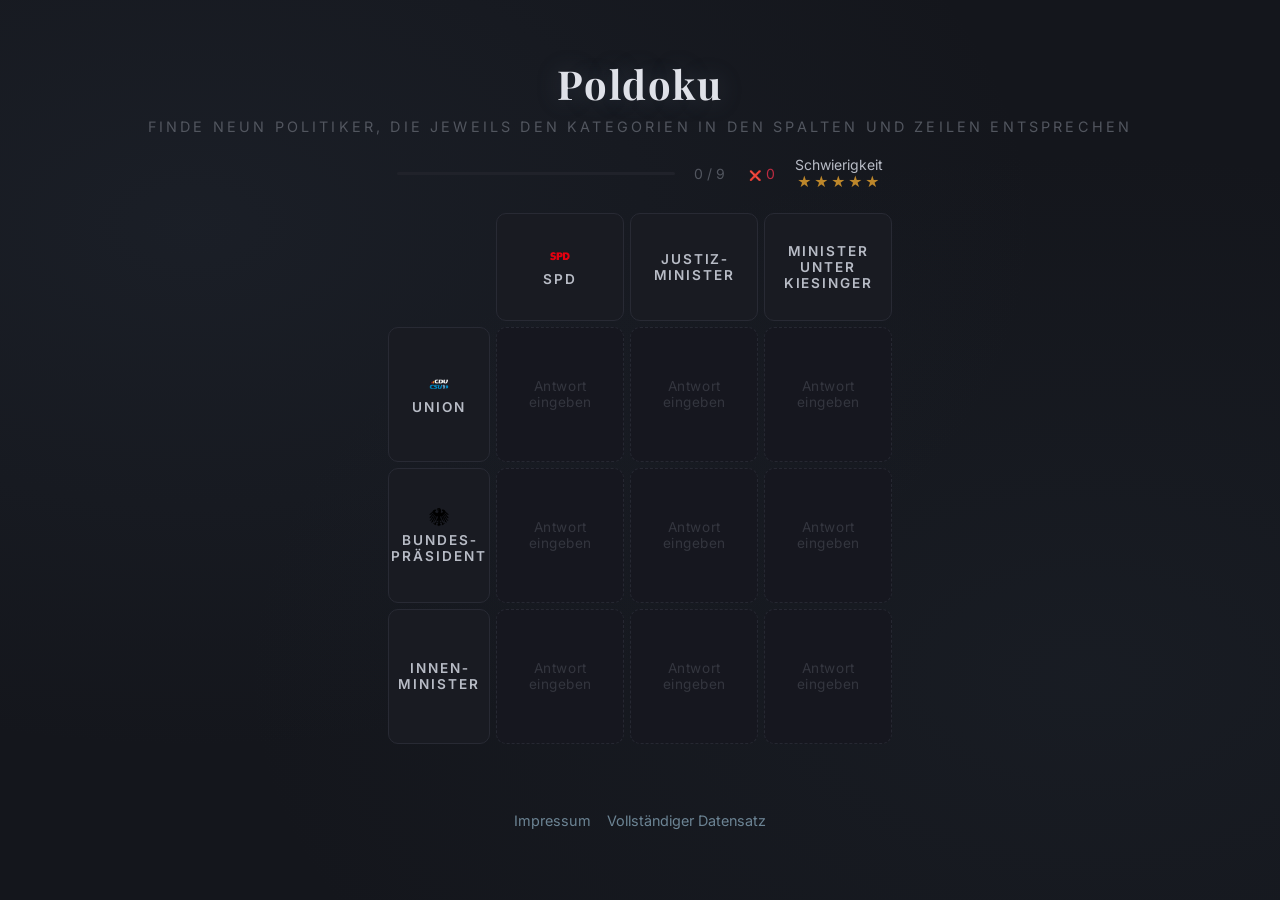
==== commit c6bda3ea: "Wambo 2" ====
--- a/index.html
+++ b/index.html
@@ -18,6 +18,7 @@
   <div class="track"><div class="fill" id="fill"></div></div>
   <span class="prog-label" id="prog-label">0 / 9</span>
   <span class="wrong-answers-label" id="wrong-answers-label">0</span>
+  <span class="difficulty-rating" id="difficulty-rating">Schwierigkeit<span class="stars">★★★★★</span></span>
 </div>
 
 <div class="grid" id="grid"></div>
--- a/style.css
+++ b/style.css
@@ -85,6 +85,21 @@
     content: "❌";
     margin-right: 5px;
     font-size: 0.625rem;
+}
+
+.difficulty-rating {
+    font-size: 0.875rem;
+    display: inline-flex;
+    flex-direction: column;
+    align-items: center;
+    line-height: 1.2;
+    vertical-align: middle;
+    margin-left: 10px;
+}
+
+.difficulty-rating .stars {
+    color: #bd872b;
+    letter-spacing: 2px;
 }
 
 /* ── Grid ─ */
@@ -475,4 +490,56 @@
 
 .footer-links a:hover {
     color: #a4b8c8;
+}
+
+.daily-blocker {
+    position: fixed;
+    inset: 0;
+    background: rgba(10, 10, 15, 0.88);
+    backdrop-filter: blur(8px);
+    display: flex;
+    align-items: center;
+    justify-content: center;
+    z-index: 300;
+    opacity: 0;
+    pointer-events: none;
+    transition: opacity 0.3s ease;
+}
+
+.daily-blocker.show {
+    opacity: 1;
+    pointer-events: all;
+}
+
+.blocker-content {
+    background: #181a24;
+    border: 1px solid #3a4252;
+    border-radius: 16px;
+    padding: 32px 40px;
+    text-align: center;
+    box-shadow: 0 0 70px rgba(50, 60, 80, 0.28), 0 28px 72px rgba(0, 0, 0, 0.62);
+}
+
+.blocker-content p {
+    color: #dfe1e8;
+    font-size: 1.1rem;
+    margin-bottom: 20px;
+}
+
+.view-anyway-btn {
+    background: linear-gradient(135deg, #8c4a4a, #a85c5c);
+    border: none;
+    border-radius: 10px;
+    padding: 12px 32px;
+    color: #f5f5f5;
+    font-family: 'Inter', sans-serif;
+    font-size: 1rem;
+    font-weight: 600;
+    cursor: pointer;
+    letter-spacing: 0.06em;
+    transition: opacity 0.15s;
+}
+
+.view-anyway-btn:hover {
+    opacity: 0.85;
 }
